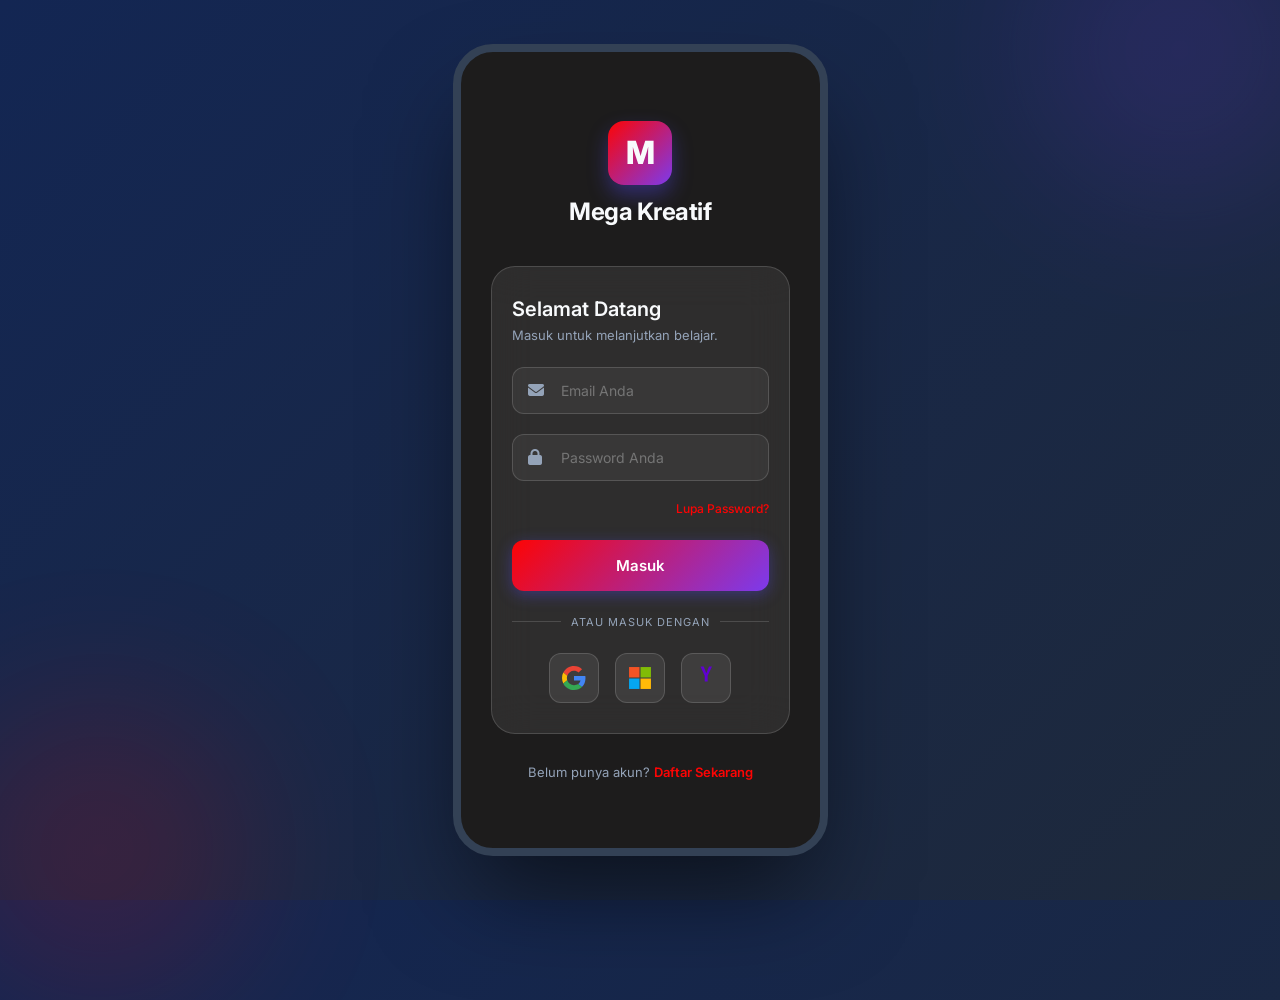
==== index.html @ 46c64bde "Rename entry point to index.html for standard deployment" ====
<!DOCTYPE html>
<html lang="id">

<head>
    <meta charset="UTF-8">
    <meta name="viewport" content="width=device-width, initial-scale=1.0">
    <title>Mega Kreatif - Login</title>
    <!-- Google Fonts -->
    <link href="https://fonts.googleapis.com/css2?family=Inter:wght@400;500;600;700&display=swap" rel="stylesheet">
    <!-- Font Awesome for Icons -->
    <link rel="stylesheet" href="https://cdnjs.cloudflare.com/ajax/libs/font-awesome/6.4.0/css/all.min.css">
    <link rel="manifest" href="manifest.json">
    <meta name="theme-color" content="#fd0404">
    <style>
        :root {
            --primary: #fd0404;
            --secondary: #7C3AED;
            --background: linear-gradient(135deg, #132653 0%, #1E293B 100%);
            --glass: rgba(255, 255, 255, 0.08);
            --glass-border: rgba(255, 255, 255, 0.15);
            --text-main: #F8FAFC;
            --text-dim: #94A3B8;
            --glow: 0 0 15px rgba(79, 70, 229, 0.3);
        }

        * {
            margin: 0;
            padding: 0;
            box-sizing: border-box;
            font-family: 'Inter', sans-serif;
        }

        body {
            background: var(--background);
            color: var(--text-main);
            min-height: 100vh;
            display: flex;
            justify-content: center;
            align-items: center;
            padding: 20px;
            overflow: hidden;
        }

        /* Abstract Background Elements */
        .blob {
            position: absolute;
            width: 300px;
            height: 300px;
            background: var(--secondary);
            filter: blur(80px);
            border-radius: 50%;
            z-index: -1;
            opacity: 0.15;
        }

        .blob-1 {
            top: -100px;
            right: -50px;
        }

        .blob-2 {
            bottom: -100px;
            left: -50px;
            background: var(--primary);
        }

        /* Device Frame Sim */
        .device-frame {
            width: 375px;
            height: 812px;
            background: #1d1c1c;
            border-radius: 40px;
            border: 8px solid #334155;
            position: relative;
            overflow: hidden;
            box-shadow: 0 50px 100px -20px rgba(0, 0, 0, 0.6);
        }

        .screen-content {
            width: 100%;
            height: 100%;
            padding: 40px 30px;
            display: flex;
            flex-direction: column;
            align-items: center;
            justify-content: center;
            position: relative;
        }

        /* Logo Area */
        .logo-container {
            margin-bottom: 40px;
            text-align: center;
            animation: slideDown 0.8s ease;
        }

        .logo-icon {
            width: 64px;
            height: 64px;
            background: linear-gradient(135deg, var(--primary), var(--secondary));
            border-radius: 16px;
            display: flex;
            align-items: center;
            justify-content: center;
            font-size: 32px;
            font-weight: 800;
            margin: 0 auto 12px;
            box-shadow: 0 10px 20px rgba(79, 70, 229, 0.4);
        }

        .logo-text {
            font-size: 24px;
            font-weight: 700;
            letter-spacing: -0.5px;
        }

        /* Login Card */
        .login-card {
            width: 100%;
            background: var(--glass);
            backdrop-filter: blur(20px);
            border: 1px solid var(--glass-border);
            border-radius: 24px;
            padding: 30px 20px;
            animation: slideUp 0.8s ease;
        }

        .welcome-text {
            margin-bottom: 24px;
        }

        .welcome-text h2 {
            font-size: 20px;
            font-weight: 600;
            margin-bottom: 6px;
        }

        .welcome-text p {
            font-size: 13px;
            color: var(--text-dim);
        }

        /* Form Elements */
        .input-group {
            margin-bottom: 20px;
            position: relative;
        }

        .input-group i {
            position: absolute;
            left: 16px;
            top: 50%;
            transform: translateY(-50%);
            color: var(--text-dim);
            font-size: 16px;
        }

        .input-group input {
            width: 100%;
            background: rgba(255, 255, 255, 0.05);
            border: 1px solid var(--glass-border);
            border-radius: 12px;
            padding: 14px 16px 14px 48px;
            color: white;
            font-size: 14px;
            outline: none;
            transition: all 0.3s;
        }

        .input-group input:focus {
            border-color: var(--primary);
            box-shadow: var(--glow);
            background: rgba(255, 255, 255, 0.08);
        }

        .forgot-pass {
            display: block;
            text-align: right;
            font-size: 12px;
            color: var(--primary);
            text-decoration: none;
            margin-bottom: 24px;
            font-weight: 500;
        }

        /* Buttons */
        .btn-primary {
            width: 100%;
            background: linear-gradient(135deg, var(--primary), var(--secondary));
            border: none;
            border-radius: 12px;
            padding: 16px;
            color: white;
            font-weight: 600;
            font-size: 15px;
            cursor: pointer;
            transition: transform 0.2s, box-shadow 0.2s;
            box-shadow: 0 4px 15px rgba(79, 70, 229, 0.4);
            text-decoration: none;
            display: block;
            text-align: center;
        }

        .btn-primary:active {
            transform: scale(0.98);
        }

        /* Divider */
        .divider {
            display: flex;
            align-items: center;
            gap: 10px;
            margin: 24px 0;
            color: var(--text-dim);
            font-size: 11px;
            text-transform: uppercase;
            letter-spacing: 1px;
        }

        .divider::before,
        .divider::after {
            content: "";
            flex: 1;
            height: 1px;
            background: var(--glass-border);
        }

        /* Social Login */
        .social-login {
            display: flex;
            justify-content: center;
            gap: 16px;
        }

        .social-btn {
            width: 50px;
            height: 50px;
            background: var(--glass);
            border: 1px solid var(--glass-border);
            border-radius: 12px;
            display: flex;
            align-items: center;
            justify-content: center;
            cursor: pointer;
            transition: background 0.3s;
        }

        .social-btn:hover {
            transform: translateY(-2px);
            box-shadow: 0 5px 15px rgba(0, 0, 0, 0.3);
        }

        .social-btn.google:hover {
            border-color: #DB4437;
            background: rgba(219, 68, 55, 0.1);
            box-shadow: 0 0 15px rgba(219, 68, 55, 0.2);
        }

        .social-btn.microsoft:hover {
            border-color: #00A4EF;
            background: rgba(0, 164, 239, 0.1);
            box-shadow: 0 0 15px rgba(0, 164, 239, 0.2);
        }

        .social-btn.yahoo:hover {
            border-color: #6001D2;
            background: rgba(96, 1, 210, 0.1);
            box-shadow: 0 0 15px rgba(96, 1, 210, 0.2);
        }



        .social-btn img {
            width: 24px;
            height: 24px;
        }

        /* Footer */
        .signup-text {
            margin-top: 30px;
            font-size: 13px;
            color: var(--text-dim);
        }

        .signup-text a {
            color: var(--primary);
            text-decoration: none;
            font-weight: 600;
        }

        /* Animations */
        @keyframes slideDown {
            from {
                opacity: 0;
                transform: translateY(-30px);
            }

            to {
                opacity: 1;
                transform: translateY(0);
            }
        }

        @keyframes slideUp {
            from {
                opacity: 0;
                transform: translateY(30px);
            }

            to {
                opacity: 1;
                transform: translateY(0);
            }
        }
    </style>
</head>

<body>

    <div class="blob blob-1"></div>
    <div class="blob blob-2"></div>

    <div class="device-frame">
        <div class="screen-content">
            <!-- Logo -->
            <div class="logo-container">
                <div class="logo-icon">M</div>
                <div class="logo-text">Mega Kreatif</div>
            </div>

            <!-- Login Card -->
            <div class="login-card">
                <div class="welcome-text">
                    <h2>Selamat Datang</h2>
                    <p>Masuk untuk melanjutkan belajar.</p>
                </div>

                <form>
                    <div class="input-group">
                        <i class="fas fa-envelope"></i>
                        <input type="email" placeholder="Email Anda" required>
                    </div>
                    <div class="input-group">
                        <i class="fas fa-lock"></i>
                        <input type="password" placeholder="Password Anda" required>
                    </div>
                    <a href="nusalokal_forgot_password.html" class="forgot-pass">Lupa Password?</a>

                    <a href="nusalokal_mockup.html" class="btn-primary">Masuk</a>
                </form>

                <div class="divider">Atau masuk dengan</div>

                <div class="social-login">
                    <div class="social-btn google" title="Masuk dengan Google" onclick="loginWithGoogle(this)">
                        <svg xmlns="http://www.w3.org/2000/svg" viewBox="0 0 48 48" width="24px" height="24px">
                            <path fill="#EA4335"
                                d="M24 9.5c3.54 0 6.71 1.22 9.21 3.6l6.85-6.85C35.9 2.38 30.47 0 24 0 14.62 0 6.51 5.38 2.56 13.22l7.98 6.19C12.43 13.72 17.74 9.5 24 9.5z" />
                            <path fill="#4285F4"
                                d="M46.98 24.55c0-1.57-.15-3.09-.38-4.55H24v9.02h12.94c-.58 2.96-2.26 5.48-4.78 7.18l7.73 6c4.51-4.18 7.09-10.36 7.09-17.65z" />
                            <path fill="#FBBC05"
                                d="M10.53 28.59c-.48-1.45-.76-2.99-.76-4.59s.27-3.14.76-4.59l-7.98-6.19C.92 16.46 0 20.12 0 24c0 3.88.92 7.54 2.56 10.78l7.97-6.19z" />
                            <path fill="#34A853"
                                d="M24 48c6.48 0 11.93-2.13 15.89-5.81l-7.73-6c-2.15 1.45-4.92 2.3-8.16 2.3-6.26 0-11.57-4.22-13.47-9.91l-7.98 6.19C6.51 42.62 14.62 48 24 48z" />
                            <path fill="none" d="M0 0h48v48H0z" />
                        </svg>
                    </div>
                    <div class="social-btn microsoft" title="Masuk dengan Microsoft" onclick="loginWithMicrosoft(this)">
                        <svg xmlns="http://www.w3.org/2000/svg" viewBox="0 0 23 23" width="24px" height="24px">
                            <path fill="#f35325" d="M1 1h10v10H1z" />
                            <path fill="#81bc06" d="M12 1h10v10H12z" />
                            <path fill="#05a6f0" d="M1 12h10v10H1z" />
                            <path fill="#ffba08" d="M12 12h10v10H12z" />
                        </svg>
                    </div>
                    <div class="social-btn yahoo" title="Masuk dengan Yahoo" onclick="loginWithYahoo(this)">
                        <svg xmlns="http://www.w3.org/2000/svg" viewBox="0 0 512 512" width="24px" height="24px">
                            <path fill="#6001D2"
                                d="M228.6 206.5L138.8 8h68.6l54.9 146.9L320.1 8h63.7l-92.4 200v120h-62.8V206.5H228.6z" />
                        </svg>
                    </div>
                </div>
            </div>

            <div class="signup-text">
                Belum punya akun? <a href="#">Daftar Sekarang</a>
            </div>
        </div>
    </div>

    <script>
        function loginWithMicrosoft(element) {
            // Prevent double clicks
            if (element.classList.contains('loading')) return;

            // Save original content
            const originalContent = element.innerHTML;

            // Add loading state
            element.classList.add('loading');
            element.innerHTML = '<i class="fas fa-spinner fa-spin"></i>';
            element.style.cursor = 'wait';

            // Simulate API call and redirect
            setTimeout(() => {
                window.location.href = 'nusalokal_mockup.html';
            }, 1500);
        }

        function loginWithGoogle(element) {
            // Prevent double clicks
            if (element.classList.contains('loading')) return;

            // Save original content
            const originalContent = element.innerHTML;

            // Add loading state
            element.classList.add('loading');
            element.innerHTML = '<i class="fas fa-spinner fa-spin"></i>';
            element.style.cursor = 'wait';

            // Simulate API call and redirect
            setTimeout(() => {
                window.location.href = 'nusalokal_mockup.html';
            }, 1500);
        }

        function loginWithYahoo(element) {
            // Prevent double clicks
            if (element.classList.contains('loading')) return;

            // Save original content
            const originalContent = element.innerHTML;

            // Add loading state
            element.classList.add('loading');
            element.innerHTML = '<i class="fas fa-spinner fa-spin"></i>';
            element.style.cursor = 'wait';

            // Simulate API call and redirect
            setTimeout(() => {
                window.location.href = 'nusalokal_mockup.html';
            }, 1500);
        }

        // PWA Service Worker Registration
        if ('serviceWorker' in navigator) {
            window.addEventListener('load', () => {
                navigator.serviceWorker.register('sw.js')
                    .then(reg => console.log('Service Worker registered!'))
                    .catch(err => console.log('Service Worker failed:', err));
            });
        }
    </script>

</body>

</html>
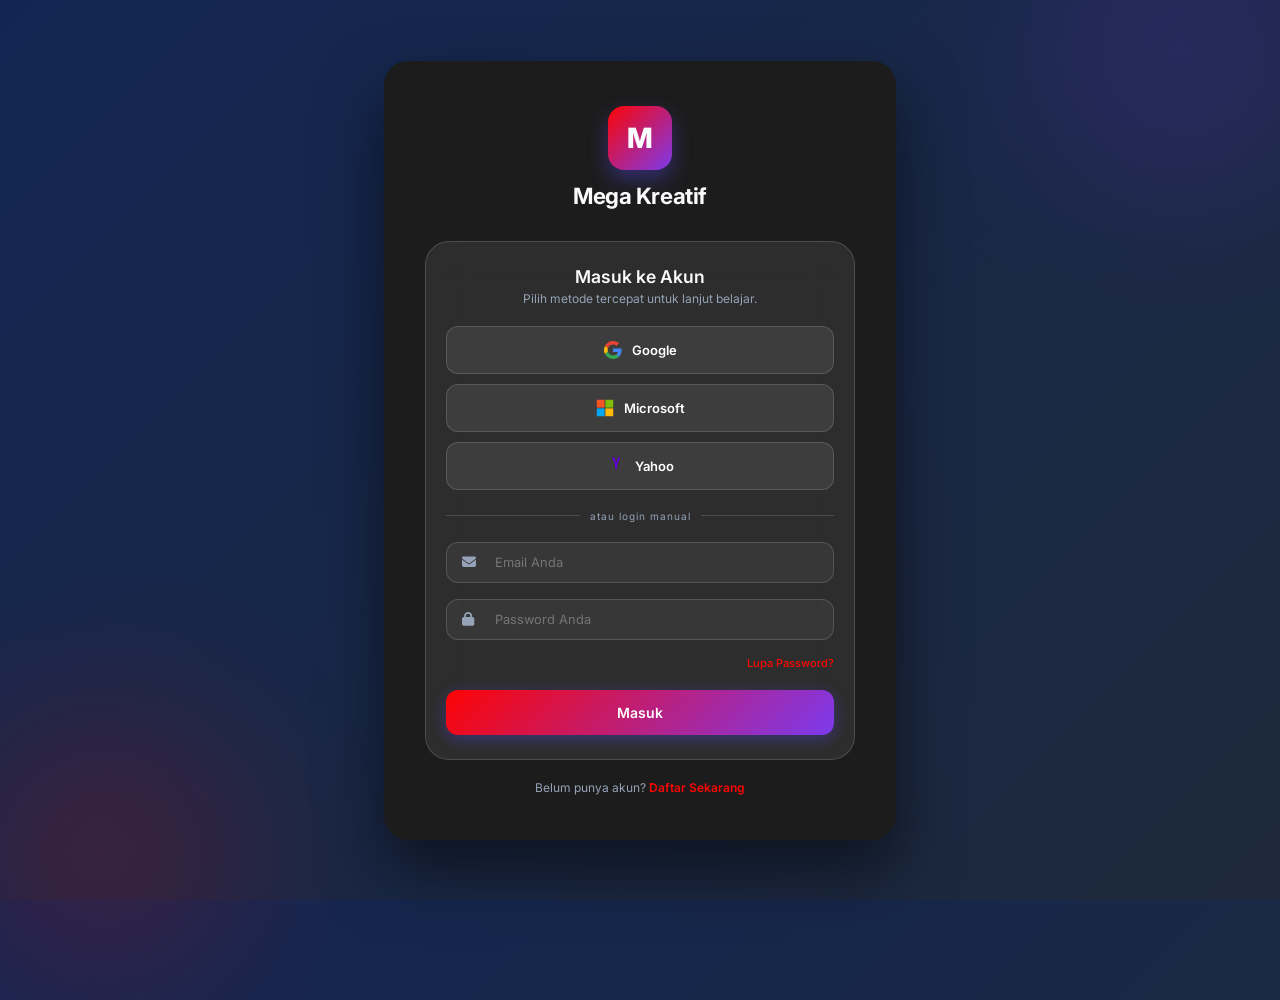
==== commit 40d9ea90: "Enhance responsiveness and layout flexibility across all pages" ====
--- a/index.html
+++ b/index.html
@@ -10,315 +10,16 @@
     <!-- Font Awesome for Icons -->
     <link rel="stylesheet" href="https://cdnjs.cloudflare.com/ajax/libs/font-awesome/6.4.0/css/all.min.css">
     <link rel="manifest" href="manifest.json">
+    <link rel="stylesheet" href="auth-style.css">
     <meta name="theme-color" content="#fd0404">
-    <style>
-        :root {
-            --primary: #fd0404;
-            --secondary: #7C3AED;
-            --background: linear-gradient(135deg, #132653 0%, #1E293B 100%);
-            --glass: rgba(255, 255, 255, 0.08);
-            --glass-border: rgba(255, 255, 255, 0.15);
-            --text-main: #F8FAFC;
-            --text-dim: #94A3B8;
-            --glow: 0 0 15px rgba(79, 70, 229, 0.3);
-        }
-
-        * {
-            margin: 0;
-            padding: 0;
-            box-sizing: border-box;
-            font-family: 'Inter', sans-serif;
-        }
-
-        body {
-            background: var(--background);
-            color: var(--text-main);
-            min-height: 100vh;
-            display: flex;
-            justify-content: center;
-            align-items: center;
-            padding: 20px;
-            overflow: hidden;
-        }
-
-        /* Abstract Background Elements */
-        .blob {
-            position: absolute;
-            width: 300px;
-            height: 300px;
-            background: var(--secondary);
-            filter: blur(80px);
-            border-radius: 50%;
-            z-index: -1;
-            opacity: 0.15;
-        }
-
-        .blob-1 {
-            top: -100px;
-            right: -50px;
-        }
-
-        .blob-2 {
-            bottom: -100px;
-            left: -50px;
-            background: var(--primary);
-        }
-
-        /* Device Frame Sim */
-        .device-frame {
-            width: 375px;
-            height: 812px;
-            background: #1d1c1c;
-            border-radius: 40px;
-            border: 8px solid #334155;
-            position: relative;
-            overflow: hidden;
-            box-shadow: 0 50px 100px -20px rgba(0, 0, 0, 0.6);
-        }
-
-        .screen-content {
-            width: 100%;
-            height: 100%;
-            padding: 40px 30px;
-            display: flex;
-            flex-direction: column;
-            align-items: center;
-            justify-content: center;
-            position: relative;
-        }
-
-        /* Logo Area */
-        .logo-container {
-            margin-bottom: 40px;
-            text-align: center;
-            animation: slideDown 0.8s ease;
-        }
-
-        .logo-icon {
-            width: 64px;
-            height: 64px;
-            background: linear-gradient(135deg, var(--primary), var(--secondary));
-            border-radius: 16px;
-            display: flex;
-            align-items: center;
-            justify-content: center;
-            font-size: 32px;
-            font-weight: 800;
-            margin: 0 auto 12px;
-            box-shadow: 0 10px 20px rgba(79, 70, 229, 0.4);
-        }
-
-        .logo-text {
-            font-size: 24px;
-            font-weight: 700;
-            letter-spacing: -0.5px;
-        }
-
-        /* Login Card */
-        .login-card {
-            width: 100%;
-            background: var(--glass);
-            backdrop-filter: blur(20px);
-            border: 1px solid var(--glass-border);
-            border-radius: 24px;
-            padding: 30px 20px;
-            animation: slideUp 0.8s ease;
-        }
-
-        .welcome-text {
-            margin-bottom: 24px;
-        }
-
-        .welcome-text h2 {
-            font-size: 20px;
-            font-weight: 600;
-            margin-bottom: 6px;
-        }
-
-        .welcome-text p {
-            font-size: 13px;
-            color: var(--text-dim);
-        }
-
-        /* Form Elements */
-        .input-group {
-            margin-bottom: 20px;
-            position: relative;
-        }
-
-        .input-group i {
-            position: absolute;
-            left: 16px;
-            top: 50%;
-            transform: translateY(-50%);
-            color: var(--text-dim);
-            font-size: 16px;
-        }
-
-        .input-group input {
-            width: 100%;
-            background: rgba(255, 255, 255, 0.05);
-            border: 1px solid var(--glass-border);
-            border-radius: 12px;
-            padding: 14px 16px 14px 48px;
-            color: white;
-            font-size: 14px;
-            outline: none;
-            transition: all 0.3s;
-        }
-
-        .input-group input:focus {
-            border-color: var(--primary);
-            box-shadow: var(--glow);
-            background: rgba(255, 255, 255, 0.08);
-        }
-
-        .forgot-pass {
-            display: block;
-            text-align: right;
-            font-size: 12px;
-            color: var(--primary);
-            text-decoration: none;
-            margin-bottom: 24px;
-            font-weight: 500;
-        }
-
-        /* Buttons */
-        .btn-primary {
-            width: 100%;
-            background: linear-gradient(135deg, var(--primary), var(--secondary));
-            border: none;
-            border-radius: 12px;
-            padding: 16px;
-            color: white;
-            font-weight: 600;
-            font-size: 15px;
-            cursor: pointer;
-            transition: transform 0.2s, box-shadow 0.2s;
-            box-shadow: 0 4px 15px rgba(79, 70, 229, 0.4);
-            text-decoration: none;
-            display: block;
-            text-align: center;
-        }
-
-        .btn-primary:active {
-            transform: scale(0.98);
-        }
-
-        /* Divider */
-        .divider {
-            display: flex;
-            align-items: center;
-            gap: 10px;
-            margin: 24px 0;
-            color: var(--text-dim);
-            font-size: 11px;
-            text-transform: uppercase;
-            letter-spacing: 1px;
-        }
-
-        .divider::before,
-        .divider::after {
-            content: "";
-            flex: 1;
-            height: 1px;
-            background: var(--glass-border);
-        }
-
-        /* Social Login */
-        .social-login {
-            display: flex;
-            justify-content: center;
-            gap: 16px;
-        }
-
-        .social-btn {
-            width: 50px;
-            height: 50px;
-            background: var(--glass);
-            border: 1px solid var(--glass-border);
-            border-radius: 12px;
-            display: flex;
-            align-items: center;
-            justify-content: center;
-            cursor: pointer;
-            transition: background 0.3s;
-        }
-
-        .social-btn:hover {
-            transform: translateY(-2px);
-            box-shadow: 0 5px 15px rgba(0, 0, 0, 0.3);
-        }
-
-        .social-btn.google:hover {
-            border-color: #DB4437;
-            background: rgba(219, 68, 55, 0.1);
-            box-shadow: 0 0 15px rgba(219, 68, 55, 0.2);
-        }
-
-        .social-btn.microsoft:hover {
-            border-color: #00A4EF;
-            background: rgba(0, 164, 239, 0.1);
-            box-shadow: 0 0 15px rgba(0, 164, 239, 0.2);
-        }
-
-        .social-btn.yahoo:hover {
-            border-color: #6001D2;
-            background: rgba(96, 1, 210, 0.1);
-            box-shadow: 0 0 15px rgba(96, 1, 210, 0.2);
-        }
-
-
-
-        .social-btn img {
-            width: 24px;
-            height: 24px;
-        }
-
-        /* Footer */
-        .signup-text {
-            margin-top: 30px;
-            font-size: 13px;
-            color: var(--text-dim);
-        }
-
-        .signup-text a {
-            color: var(--primary);
-            text-decoration: none;
-            font-weight: 600;
-        }
-
-        /* Animations */
-        @keyframes slideDown {
-            from {
-                opacity: 0;
-                transform: translateY(-30px);
-            }
-
-            to {
-                opacity: 1;
-                transform: translateY(0);
-            }
-        }
-
-        @keyframes slideUp {
-            from {
-                opacity: 0;
-                transform: translateY(30px);
-            }
-
-            to {
-                opacity: 1;
-                transform: translateY(0);
-            }
-        }
-    </style>
 </head>
 
 <body>
 
     <div class="blob blob-1"></div>
     <div class="blob blob-2"></div>
+
+    <div id="toast-container" class="toast-container"></div>
 
     <div class="device-frame">
         <div class="screen-content">
@@ -329,31 +30,16 @@
             </div>
 
             <!-- Login Card -->
-            <div class="login-card">
+            <div class="auth-card">
                 <div class="welcome-text">
-                    <h2>Selamat Datang</h2>
-                    <p>Masuk untuk melanjutkan belajar.</p>
+                    <h2>Masuk ke Akun</h2>
+                    <p>Pilih metode tercepat untuk lanjut belajar.</p>
                 </div>
 
-                <form>
-                    <div class="input-group">
-                        <i class="fas fa-envelope"></i>
-                        <input type="email" placeholder="Email Anda" required>
-                    </div>
-                    <div class="input-group">
-                        <i class="fas fa-lock"></i>
-                        <input type="password" placeholder="Password Anda" required>
-                    </div>
-                    <a href="nusalokal_forgot_password.html" class="forgot-pass">Lupa Password?</a>
-
-                    <a href="nusalokal_mockup.html" class="btn-primary">Masuk</a>
-                </form>
-
-                <div class="divider">Atau masuk dengan</div>
-
-                <div class="social-login">
-                    <div class="social-btn google" title="Masuk dengan Google" onclick="loginWithGoogle(this)">
-                        <svg xmlns="http://www.w3.org/2000/svg" viewBox="0 0 48 48" width="24px" height="24px">
+                <!-- SSO Options -->
+                <div class="sso-container">
+                    <button class="btn-sso google" onclick="handleSSOLogin('Google')">
+                        <svg viewBox="0 0 48 48">
                             <path fill="#EA4335"
                                 d="M24 9.5c3.54 0 6.71 1.22 9.21 3.6l6.85-6.85C35.9 2.38 30.47 0 24 0 14.62 0 6.51 5.38 2.56 13.22l7.98 6.19C12.43 13.72 17.74 9.5 24 9.5z" />
                             <path fill="#4285F4"
@@ -362,95 +48,121 @@
                                 d="M10.53 28.59c-.48-1.45-.76-2.99-.76-4.59s.27-3.14.76-4.59l-7.98-6.19C.92 16.46 0 20.12 0 24c0 3.88.92 7.54 2.56 10.78l7.97-6.19z" />
                             <path fill="#34A853"
                                 d="M24 48c6.48 0 11.93-2.13 15.89-5.81l-7.73-6c-2.15 1.45-4.92 2.3-8.16 2.3-6.26 0-11.57-4.22-13.47-9.91l-7.98 6.19C6.51 42.62 14.62 48 24 48z" />
-                            <path fill="none" d="M0 0h48v48H0z" />
                         </svg>
-                    </div>
-                    <div class="social-btn microsoft" title="Masuk dengan Microsoft" onclick="loginWithMicrosoft(this)">
-                        <svg xmlns="http://www.w3.org/2000/svg" viewBox="0 0 23 23" width="24px" height="24px">
+                        <span>Google</span>
+                    </button>
+                    <button class="btn-sso microsoft" onclick="handleSSOLogin('Microsoft')">
+                        <svg viewBox="0 0 23 23">
                             <path fill="#f35325" d="M1 1h10v10H1z" />
                             <path fill="#81bc06" d="M12 1h10v10H12z" />
                             <path fill="#05a6f0" d="M1 12h10v10H1z" />
                             <path fill="#ffba08" d="M12 12h10v10H12z" />
                         </svg>
-                    </div>
-                    <div class="social-btn yahoo" title="Masuk dengan Yahoo" onclick="loginWithYahoo(this)">
-                        <svg xmlns="http://www.w3.org/2000/svg" viewBox="0 0 512 512" width="24px" height="24px">
+                        <span>Microsoft</span>
+                    </button>
+                    <button class="btn-sso yahoo" onclick="handleSSOLogin('Yahoo')">
+                        <svg viewBox="0 0 512 512">
                             <path fill="#6001D2"
                                 d="M228.6 206.5L138.8 8h68.6l54.9 146.9L320.1 8h63.7l-92.4 200v120h-62.8V206.5H228.6z" />
                         </svg>
+                        <span>Yahoo</span>
+                    </button>
+                </div>
+
+                <div class="divider">atau login manual</div>
+
+                <form id="login-form" novalidate>
+                    <div class="input-group" id="email-group">
+                        <i class="fas fa-envelope"></i>
+                        <input type="email" id="email" placeholder="Email Anda" autocomplete="email">
+                        <div class="error-msg" id="email-error"></div>
                     </div>
-                </div>
+                    <div class="input-group" id="password-group">
+                        <i class="fas fa-lock"></i>
+                        <input type="password" id="password" placeholder="Password Anda">
+                        <div class="error-msg" id="password-error"></div>
+                    </div>
+                    <a href="nusalokal_forgot_password.html" class="forgot-pass">Lupa Password?</a>
+
+                    <button type="submit" class="btn-primary">Masuk</button>
+                </form>
             </div>
 
-            <div class="signup-text">
-                Belum punya akun? <a href="#">Daftar Sekarang</a>
+            <div class="auth-footer">
+                Belum punya akun? <a href="nusalokal_register.html">Daftar Sekarang</a>
             </div>
         </div>
     </div>
 
+    <script src="auth-logic.js"></script>
     <script>
-        function loginWithMicrosoft(element) {
-            // Prevent double clicks
-            if (element.classList.contains('loading')) return;
+        const loginForm = document.getElementById('login-form');
+        const emailInput = document.getElementById('email');
+        const passwordInput = document.getElementById('password');
+        const emailGroup = document.getElementById('email-group');
+        const passwordGroup = document.getElementById('password-group');
+        const emailError = document.getElementById('email-error');
+        const passwordError = document.getElementById('password-error');
 
-            // Save original content
-            const originalContent = element.innerHTML;
-
-            // Add loading state
-            element.classList.add('loading');
-            element.innerHTML = '<i class="fas fa-spinner fa-spin"></i>';
-            element.style.cursor = 'wait';
-
-            // Simulate API call and redirect
-            setTimeout(() => {
-                window.location.href = 'nusalokal_mockup.html';
-            }, 1500);
+        function validateEmail(email) {
+            if (!email) return "Email wajib diisi";
+            const re = /^[^\s@]+@[^\s@]+\.[^\s@]+$/;
+            if (!re.test(email)) return "Format email tidak valid";
+            return "";
         }
 
-        function loginWithGoogle(element) {
-            // Prevent double clicks
-            if (element.classList.contains('loading')) return;
-
-            // Save original content
-            const originalContent = element.innerHTML;
-
-            // Add loading state
-            element.classList.add('loading');
-            element.innerHTML = '<i class="fas fa-spinner fa-spin"></i>';
-            element.style.cursor = 'wait';
-
-            // Simulate API call and redirect
-            setTimeout(() => {
-                window.location.href = 'nusalokal_mockup.html';
-            }, 1500);
+        function validatePassword(password) {
+            if (!password) return "Password wajib diisi";
+            return "";
         }
 
-        function loginWithYahoo(element) {
-            // Prevent double clicks
-            if (element.classList.contains('loading')) return;
+        // Real-time validation
+        emailInput.addEventListener('input', () => showError(emailGroup, emailError, validateEmail(emailInput.value)));
+        passwordInput.addEventListener('input', () => showError(passwordGroup, passwordError, validatePassword(passwordInput.value)));
 
-            // Save original content
-            const originalContent = element.innerHTML;
+        loginForm.addEventListener('submit', (e) => {
+            e.preventDefault();
+            const submitBtn = loginForm.querySelector('button[type="submit"]');
+            if (submitBtn.disabled) return;
 
-            // Add loading state
-            element.classList.add('loading');
-            element.innerHTML = '<i class="fas fa-spinner fa-spin"></i>';
-            element.style.cursor = 'wait';
+            const emailErr = validateEmail(emailInput.value);
+            const passErr = validatePassword(passwordInput.value);
 
-            // Simulate API call and redirect
-            setTimeout(() => {
-                window.location.href = 'nusalokal_mockup.html';
-            }, 1500);
-        }
+            showError(emailGroup, emailError, emailErr);
+            showError(passwordGroup, passwordError, passErr);
 
-        // PWA Service Worker Registration
-        if ('serviceWorker' in navigator) {
-            window.addEventListener('load', () => {
-                navigator.serviceWorker.register('sw.js')
-                    .then(reg => console.log('Service Worker registered!'))
-                    .catch(err => console.log('Service Worker failed:', err));
-            });
-        }
+            if (!emailErr && !passErr) {
+                submitBtn.disabled = true;
+                const originalText = submitBtn.innerHTML;
+                submitBtn.innerHTML = '<i class="fas fa-spinner fa-spin"></i> Masuk...';
+
+                // Simulate Login
+                setTimeout(() => {
+                    const email = emailInput.value;
+                    const password = passwordInput.value;
+                    const users = getRegisteredUsers();
+
+                    const user = users.find(u => u.email === email && u.password === password) ||
+                        (email === "test@example.com" && password === "password123" ? { name: 'Demo User', email: 'test@example.com' } : null);
+
+                    if (user) {
+                        showToast(`Selamat datang kembali, ${user.name}!`, 'success');
+                        localStorage.setItem('user_session', JSON.stringify({
+                            email: user.email,
+                            name: user.name,
+                            token: 'mock-' + Date.now()
+                        }));
+                        setTimeout(() => window.location.href = 'nusalokal_mockup.html', 1000);
+                    } else {
+                        showToast('Email atau password salah', 'error');
+                        submitBtn.disabled = false;
+                        submitBtn.innerHTML = originalText;
+                        passwordInput.value = '';
+                        passwordInput.focus();
+                    }
+                }, 1500);
+            }
+        });
     </script>
 
 </body>
--- a/auth-style.css
+++ b/auth-style.css
@@ -0,0 +1,474 @@
+:root {
+    --primary: #fd0404;
+    --secondary: #7C3AED;
+    --background: linear-gradient(135deg, #132653 0%, #1E293B 100%);
+    --glass: rgba(255, 255, 255, 0.08);
+    --glass-border: rgba(255, 255, 255, 0.15);
+    --text-main: #F8FAFC;
+    --text-dim: #94A3B8;
+    --glow: 0 0 15px rgba(79, 70, 229, 0.3);
+    --success: #10B981;
+    --error: #EF4444;
+}
+
+* {
+    margin: 0;
+    padding: 0;
+    box-sizing: border-box;
+    font-family: 'Inter', sans-serif;
+}
+
+body {
+    background: var(--background);
+    color: var(--text-main);
+    min-height: 100vh;
+    display: flex;
+    justify-content: center;
+    align-items: center;
+    padding: 2vh;
+    overflow: hidden;
+}
+
+/* Abstract Background Elements */
+.blob {
+    position: absolute;
+    width: 300px;
+    height: 300px;
+    background: var(--secondary);
+    filter: blur(80px);
+    border-radius: 50%;
+    z-index: -1;
+    opacity: 0.15;
+}
+
+.blob-1 {
+    top: -100px;
+    right: -50px;
+}
+
+.blob-2 {
+    bottom: -100px;
+    left: -50px;
+    background: var(--primary);
+}
+
+/* Main Responsive Container */
+.device-frame {
+    width: 100%;
+    min-height: 100vh;
+    background: #1d1c1c;
+    position: relative;
+    display: flex;
+    flex-direction: column;
+    margin: 0 auto;
+    border: none;
+    border-radius: 0;
+    box-shadow: none;
+}
+
+/* Base layout scaling for wide screens */
+@media (min-width: 48rem) {
+    .device-frame {
+        max-width: 32rem;
+        /* Keeps auth forms contained and readable */
+        min-height: auto;
+        border-radius: 1.5rem;
+        box-shadow: 0 2rem 4rem rgba(0, 0, 0, 0.5);
+        margin: 2rem auto;
+    }
+}
+
+.screen-content {
+    width: 100%;
+    height: 100%;
+    padding: 5vh 8%;
+    display: flex;
+    flex-direction: column;
+    align-items: center;
+    justify-content: center;
+    position: relative;
+}
+
+/* Logo Area */
+.logo-container {
+    margin-bottom: 2rem;
+    text-align: center;
+    animation: slideDown 0.8s ease;
+}
+
+.logo-icon {
+    width: 4rem;
+    height: 4rem;
+    background: linear-gradient(135deg, var(--primary), var(--secondary));
+    border-radius: 1rem;
+    display: flex;
+    align-items: center;
+    justify-content: center;
+    font-size: 1.75rem;
+    font-weight: 800;
+    margin: 0 auto 0.75rem;
+    box-shadow: 0 0.6rem 1.25rem rgba(79, 70, 229, 0.4);
+}
+
+.logo-text {
+    font-size: 1.4rem;
+    font-weight: 700;
+    letter-spacing: -0.03rem;
+}
+
+/* Auth Cards */
+.auth-card {
+    width: 100%;
+    background: var(--glass);
+    backdrop-filter: blur(1.25rem);
+    border: 0.06rem solid var(--glass-border);
+    border-radius: 1.5rem;
+    padding: 1.5rem 1.25rem;
+    animation: slideUp 0.8s ease;
+}
+
+.welcome-text {
+    margin-bottom: 1.25rem;
+    text-align: center;
+}
+
+.welcome-text h2 {
+    font-size: 1.1rem;
+    font-weight: 600;
+    margin-bottom: 0.25rem;
+}
+
+.welcome-text p {
+    font-size: 0.75rem;
+    color: var(--text-dim);
+}
+
+/* Form Elements */
+.input-group {
+    margin-bottom: 1rem;
+    position: relative;
+}
+
+.input-group i {
+    position: absolute;
+    left: 1rem;
+    top: 50%;
+    transform: translateY(-50%);
+    color: var(--text-dim);
+    font-size: 0.875rem;
+}
+
+.input-group input {
+    width: 100%;
+    background: rgba(255, 255, 255, 0.05);
+    border: 0.06rem solid var(--glass-border);
+    border-radius: 0.75rem;
+    padding: 0.75rem 1rem 0.75rem 3rem;
+    color: white;
+    font-size: 0.8rem;
+    outline: none;
+    transition: all 0.3s;
+}
+
+.input-group input:focus {
+    border-color: var(--primary);
+    box-shadow: var(--glow);
+    background: rgba(255, 255, 255, 0.08);
+}
+
+.input-group .error-msg {
+    color: var(--error);
+    font-size: 10px;
+    margin-top: 4px;
+    display: none;
+    animation: fadeIn 0.3s ease;
+}
+
+.input-group.error input {
+    border-color: var(--error);
+}
+
+.input-group.error i {
+    color: var(--error);
+}
+
+.forgot-pass {
+    display: block;
+    text-align: right;
+    font-size: 11px;
+    color: var(--primary);
+    text-decoration: none;
+    margin-bottom: 20px;
+    font-weight: 500;
+}
+
+/* Buttons */
+.btn-primary {
+    width: 100%;
+    background: linear-gradient(135deg, var(--primary), var(--secondary));
+    border: none;
+    border-radius: 0.75rem;
+    padding: 0.875rem;
+    color: white;
+    font-weight: 600;
+    font-size: 0.875rem;
+    cursor: pointer;
+    transition: transform 0.2s, box-shadow 0.2s;
+    box-shadow: 0 0.25rem 0.9rem rgba(79, 70, 229, 0.4);
+    text-decoration: none;
+    display: block;
+    text-align: center;
+}
+
+.btn-primary:active {
+    transform: scale(0.98);
+}
+
+.btn-primary:disabled {
+    opacity: 0.7;
+    cursor: not-allowed;
+}
+
+.btn-secondary {
+    width: 100%;
+    background: transparent;
+    border: 1px solid var(--glass-border);
+    border-radius: 12px;
+    padding: 12px;
+    color: var(--text-dim);
+    font-weight: 500;
+    font-size: 13px;
+    cursor: pointer;
+    transition: all 0.2s;
+    margin-top: 10px;
+    display: block;
+    text-align: center;
+    text-decoration: none;
+}
+
+.btn-secondary:hover {
+    border-color: var(--text-dim);
+    color: var(--text-main);
+}
+
+/* SSO Container */
+.sso-container {
+    display: flex;
+    flex-direction: column;
+    gap: 10px;
+    margin-bottom: 20px;
+}
+
+.btn-sso {
+    width: 100%;
+    height: 48px;
+    border-radius: 12px;
+    border: 1px solid var(--glass-border);
+    background: var(--glass);
+    display: flex;
+    align-items: center;
+    justify-content: center;
+    gap: 10px;
+    color: white;
+    font-size: 13px;
+    font-weight: 600;
+    cursor: pointer;
+    transition: all 0.3s cubic-bezier(0.4, 0, 0.2, 1);
+}
+
+.btn-sso:hover {
+    background: rgba(255, 255, 255, 0.12);
+    transform: translateY(-2px);
+}
+
+.btn-sso.google:hover {
+    border-color: #4285F4;
+    box-shadow: 0 0 15px rgba(66, 133, 244, 0.2);
+}
+
+.btn-sso.microsoft:hover {
+    border-color: #00A4EF;
+    box-shadow: 0 0 15px rgba(0, 164, 239, 0.2);
+}
+
+.btn-sso.yahoo:hover {
+    border-color: #6001D2;
+    box-shadow: 0 0 15px rgba(96, 1, 210, 0.2);
+}
+
+.btn-sso svg,
+.btn-sso img {
+    width: 18px;
+    height: 18px;
+}
+
+/* Divider */
+.divider {
+    display: flex;
+    align-items: center;
+    gap: 10px;
+    margin: 20px 0;
+    color: var(--text-dim);
+    font-size: 10px;
+    text-transform: lowercase;
+    letter-spacing: 1px;
+}
+
+.divider::before,
+.divider::after {
+    content: "";
+    flex: 1;
+    height: 1px;
+    background: var(--glass-border);
+}
+
+/* Footer Link */
+.auth-footer {
+    margin-top: 20px;
+    font-size: 12px;
+    color: var(--text-dim);
+    text-align: center;
+}
+
+.auth-footer a {
+    color: var(--primary);
+    text-decoration: none;
+    font-weight: 600;
+}
+
+/* Toast Notification */
+.toast-container {
+    position: fixed;
+    top: 20px;
+    left: 50%;
+    transform: translateX(-50%);
+    z-index: 1000;
+    display: flex;
+    flex-direction: column;
+    gap: 10px;
+    width: 90%;
+    max-width: 320px;
+}
+
+.toast {
+    background: rgba(15, 23, 42, 0.9);
+    backdrop-filter: blur(10px);
+    border: 1px solid var(--glass-border);
+    color: white;
+    padding: 12px 20px;
+    border-radius: 12px;
+    font-size: 13px;
+    display: flex;
+    align-items: center;
+    gap: 12px;
+    box-shadow: 0 10px 25px rgba(0, 0, 0, 0.3);
+    animation: slideDownToast 0.4s cubic-bezier(0.175, 0.885, 0.32, 1.275);
+}
+
+.toast.success {
+    border-left: 4px solid var(--success);
+}
+
+.toast.error {
+    border-left: 4px solid var(--error);
+}
+
+.toast i {
+    font-size: 16px;
+}
+
+.toast.success i {
+    color: var(--success);
+}
+
+.toast.error i {
+    color: var(--error);
+}
+
+/* Animations */
+@keyframes slideDown {
+    from {
+        opacity: 0;
+        transform: translateY(-30px);
+    }
+
+    to {
+        opacity: 1;
+        transform: translateY(0);
+    }
+}
+
+@keyframes slideUp {
+    from {
+        opacity: 0;
+        transform: translateY(30px);
+    }
+
+    to {
+        opacity: 1;
+        transform: translateY(0);
+    }
+}
+
+@keyframes slideDownToast {
+    from {
+        opacity: 0;
+        transform: translateY(-20px);
+    }
+
+    to {
+        opacity: 1;
+        transform: translateY(0);
+    }
+}
+
+@keyframes fadeIn {
+    from {
+        opacity: 0;
+        transform: translateY(-5px);
+    }
+
+    to {
+        opacity: 1;
+        transform: translateY(0);
+    }
+}
+
+@keyframes fadeOut {
+    from {
+        opacity: 1;
+    }
+
+    to {
+        opacity: 0;
+    }
+}
+
+/* Responsive Handling */
+@media (max-width: 500px) {
+    body {
+        padding: 0;
+        align-items: flex-start;
+        overflow-y: auto;
+    }
+
+    .device-frame {
+        width: 100vw;
+        height: 100vh;
+        border-radius: 0;
+        border: none;
+        box-shadow: none;
+        overflow-y: auto;
+    }
+
+    .screen-content {
+        padding: 60px 24px 40px;
+        justify-content: flex-start;
+        min-height: 100vh;
+    }
+
+    .blob {
+        width: 250px;
+        height: 250px;
+    }
+}
